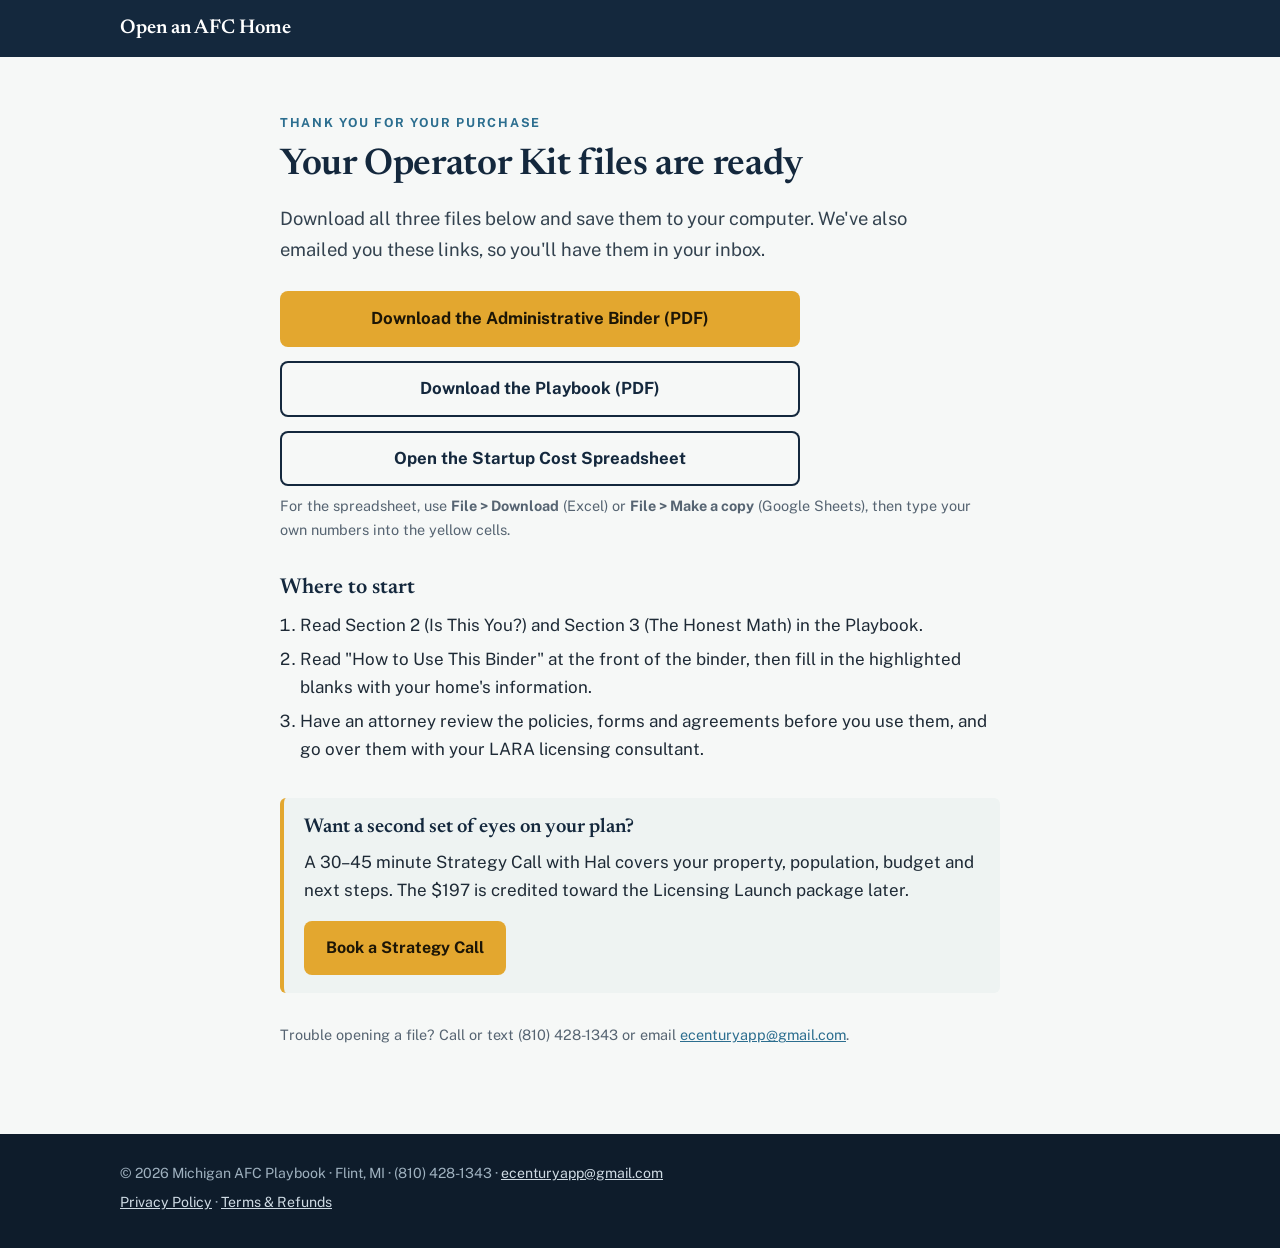
==== kit-thank-you.html @ 8903a8fb "Add Operator Kit: binder section, $297 tier, kit thank-you page, upgrade offer (links pending) Co-Au" ====
<!doctype html>
<html lang="en"><head><meta charset="utf-8"><meta name="viewport" content="width=device-width, initial-scale=1">
<title>Your Operator Kit Files · Michigan AFC Playbook</title>
<meta name="robots" content="noindex, nofollow">
<link rel="stylesheet" href="https://fonts.googleapis.com/css2?family=Newsreader:opsz,wght@6..72,500;6..72,600&family=Public+Sans:wght@400;500;600;700&display=swap">
<link rel="stylesheet" href="styles.css">
<style>
.dl{display:grid;gap:14px;margin:26px 0 8px;max-width:520px}
.dl .btn{display:block;text-align:center;font-size:1.05rem}
.steps{margin:10px 0 0;padding-left:1.2em}
.steps li{margin:6px 0}
.callbox{background:#eef3f2;border-left:4px solid var(--amber);border-radius:6px;padding:18px 20px;margin-top:34px}
.callbox h2{margin-top:0;font-size:1.25rem}
</style><!-- Meta Pixel -->
<script>
!function(f,b,e,v,n,t,s){if(f.fbq)return;n=f.fbq=function(){n.callMethod?n.callMethod.apply(n,arguments):n.queue.push(arguments)};if(!f._fbq)f._fbq=n;n.push=n;n.loaded=!0;n.version='2.0';n.queue=[];t=b.createElement(e);t.async=!0;t.src=v;s=b.getElementsByTagName(e)[0];s.parentNode.insertBefore(t,s)}(window,document,'script','https://connect.facebook.net/en_US/fbevents.js');
fbq('init','3702520369896985');
fbq('track','PageView');
document.addEventListener('click',function(ev){var a=ev.target.closest&&ev.target.closest('a[href*="buy.stripe.com"]');if(!a)return;var call=a.href.indexOf('fZu9AVecd91j5R3edpbII01')>-1,kit=a.hasAttribute('data-kit'),up=a.hasAttribute('data-upgrade');fbq('track','InitiateCheckout',{value:up?230:kit?297:call?197:67,currency:'USD',content_name:up?'Operator Kit Upgrade':kit?'AFC Operator Kit':call?'AFC Strategy Call':'Michigan AFC Startup Playbook'});});
try{if(!sessionStorage.getItem('afc_kit_tracked')){fbq('track','Purchase',{value:297,currency:'USD',content_name:'AFC Operator Kit'});sessionStorage.setItem('afc_kit_tracked','1');}}catch(e){fbq('track','Purchase',{value:297,currency:'USD',content_name:'AFC Operator Kit'});}
</script>
<noscript><img height="1" width="1" style="display:none" src="https://www.facebook.com/tr?id=3702520369896985&ev=PageView&noscript=1" alt=""></noscript>
<!-- End Meta Pixel -->
</head><body>
<header class="topbar"><div class="wrap topbar-in"><a class="brand" href="/">Open an AFC Home</a></div></header>
<main class="wrap legal">
<p class="eyebrow">Thank you for your purchase</p>
<h1>Your Operator Kit files are ready</h1>
<p class="lede">Download all three files below and save them to your computer. We've also emailed you these links, so you'll have them in your inbox.</p>
<div class="dl">
  <a class="btn btn-primary" href="BINDER_LINK" target="_blank" rel="noopener">Download the Administrative Binder (PDF)</a>
  <a class="btn btn-ghost" href="https://drive.google.com/file/d/1qZ2tq_AVTWdYaVPqRPPs1lMHmdud-u6U/view?usp=sharing" target="_blank" rel="noopener">Download the Playbook (PDF)</a>
  <a class="btn btn-ghost" href="https://docs.google.com/spreadsheets/d/1Bqayf-Nz18RHAK6b-XmD2FRw_L7I-mYM/edit?usp=sharing" target="_blank" rel="noopener">Open the Startup Cost Spreadsheet</a>
</div>
<p class="fine">For the spreadsheet, use <b>File &gt; Download</b> (Excel) or <b>File &gt; Make a copy</b> (Google Sheets), then type your own numbers into the yellow cells.</p>
<h2>Where to start</h2>
<ol class="steps">
  <li>Read Section 2 (Is This You?) and Section 3 (The Honest Math) in the Playbook.</li>
  <li>Read "How to Use This Binder" at the front of the binder, then fill in the highlighted blanks with your home's information.</li>
  <li>Have an attorney review the policies, forms and agreements before you use them, and go over them with your LARA licensing consultant.</li>
</ol>
<div class="callbox">
  <h2>Want a second set of eyes on your plan?</h2>
  <p>A 30–45 minute Strategy Call with Hal covers your property, population, budget and next steps. The $197 is credited toward the Licensing Launch package later.</p>
  <a class="btn btn-primary" href="https://buy.stripe.com/fZu9AVecd91j5R3edpbII01">Book a Strategy Call</a>
</div>
<p class="fine" style="margin-top:30px">Trouble opening a file? Call or text (810) 428-1343 or email <a href="mailto:ecenturyapp@gmail.com">ecenturyapp@gmail.com</a>.</p>
</main>
<footer class="foot"><div class="wrap foot-in">
<p>© 2026 Michigan AFC Playbook · Flint, MI · (810) 428-1343 · <a href="mailto:ecenturyapp@gmail.com">ecenturyapp@gmail.com</a></p>
<p><a href="/privacy.html">Privacy Policy</a> · <a href="/terms.html">Terms &amp; Refunds</a></p>
</div></footer>
</body></html>
---- styles.css ----
/* Layout: single-column sections in alternating bands; hero pairs the promise with a real inspection checklist card */
:root{
  --ink:#14283d;      /* deep lake navy */
  --lake:#2c6e8f;     /* links, secondary */
  --amber:#e3a72f;    /* porch-light accent */
  --amber-ink:#1d1606;
  --paper:#f6f8f7;    /* cool off-white */
  --card:#ffffff;
  --text:#1e2a36;
  --muted:#566472;
  --line:#dbe2e6;
  --soft:#eaf1f4;
  --display:"Newsreader",Georgia,"Times New Roman",serif;
  --body:"Public Sans","Segoe UI",system-ui,-apple-system,sans-serif;
  color-scheme:light;
}
*{box-sizing:border-box}
html{scroll-behavior:smooth}
@media (prefers-reduced-motion:reduce){html{scroll-behavior:auto}}
body{margin:0;background:var(--paper);color:var(--text);font:17px/1.65 var(--body)}
img{max-width:100%}
a{color:var(--lake)}
a:focus-visible,.btn:focus-visible,summary:focus-visible{outline:3px solid var(--amber);outline-offset:3px;border-radius:4px}
.wrap{max-width:1080px;margin:0 auto;padding-left:max(20px,env(safe-area-inset-left,0px));padding-right:max(20px,env(safe-area-inset-right,0px))}
h1,h2,h3{font-family:var(--display);color:var(--ink);font-weight:600;line-height:1.12;text-wrap:balance;margin:0 0 .5em}
h1{font-size:clamp(2.2rem,5.2vw,3.5rem);letter-spacing:-.01em}
h2{font-size:clamp(1.7rem,3.4vw,2.35rem)}
h3{font-size:1.45rem}
p{margin:0 0 1em}
.eyebrow{font-size:.78rem;font-weight:700;letter-spacing:.14em;text-transform:uppercase;color:var(--lake);margin-bottom:.9em}
.eyebrow-light{color:var(--amber)}

/* top bar */
.topbar{background:var(--ink);position:sticky;top:0;z-index:10}
.topbar-in{display:flex;align-items:center;justify-content:space-between;gap:16px;padding-block:12px;flex-wrap:wrap}
.brand{color:#fff;text-decoration:none;font-family:var(--display);font-size:1.25rem;font-weight:600}
.topbar nav{display:flex;gap:20px;align-items:center;flex-wrap:wrap}
.topbar nav a{color:#cfdbe4;text-decoration:none;font-size:.92rem;font-weight:500}
.topbar nav a:hover{color:#fff}
.topbar nav .nav-buy{background:var(--amber);color:var(--amber-ink);padding:7px 14px;border-radius:6px;font-weight:700}
@media (max-width:720px){.topbar nav a:not(.nav-buy){display:none}}

/* buttons */
.btn{display:inline-block;text-decoration:none;font-weight:700;font-size:1rem;padding:14px 22px;border-radius:8px;transition:transform .15s ease,background .15s ease}
.btn:hover{transform:translateY(-1px)}
@media (prefers-reduced-motion:reduce){.btn{transition:none}.btn:hover{transform:none}}
.btn-primary{background:var(--amber);color:var(--amber-ink)}
.btn-primary:hover{background:#eab649}
.btn-ghost{background:transparent;color:var(--ink);box-shadow:inset 0 0 0 2px var(--ink)}
.btn-block{display:block;text-align:center}

/* hero */
.hero{padding-block:64px 72px;background:linear-gradient(180deg,#e9f0f3 0%,var(--paper) 100%)}
.hero-grid{display:grid;grid-template-columns:1.25fr .95fr;gap:48px;align-items:center}
.hero-copy{min-width:0}
.lede{font-size:1.15rem;color:#33424f;max-width:58ch}
.cta-row{display:flex;gap:12px;flex-wrap:wrap;margin:26px 0 12px}
.fine{font-size:.9rem;color:var(--muted)}
.inspect{background:var(--card);border:1px solid var(--line);border-radius:12px;padding:22px 24px;box-shadow:0 18px 40px -24px rgba(20,40,61,.45);min-width:0}
.inspect-head{display:flex;justify-content:space-between;align-items:center;gap:10px;font-weight:700;color:var(--ink);font-size:.95rem;border-bottom:1px solid var(--line);padding-bottom:12px;margin-bottom:12px}
.tag{font-size:.7rem;font-weight:700;letter-spacing:.08em;text-transform:uppercase;padding:3px 8px;border-radius:4px}
.tag-mi{background:#dbe8f6;color:#1f4e78}
.checks{list-style:none;margin:0;padding:0;display:grid;gap:11px}
.checks li{position:relative;padding-left:32px;font-size:.97rem}
.checks li::before{content:"";position:absolute;left:0;top:3px;width:18px;height:18px;border:2px solid var(--lake);border-radius:4px}
.checks li::after{content:"";position:absolute;left:6px;top:6px;width:6px;height:10px;border:solid var(--lake);border-width:0 2.5px 2.5px 0;transform:rotate(45deg)}
.inspect-note{font-size:.88rem;color:var(--muted);margin:14px 0 0;border-top:1px dashed var(--line);padding-top:12px}

/* bands */
.band{padding-block:72px}
.band-quiet{background:#eef3f2}
.band-ink{background:var(--ink);color:#d8e3ea}
.band-ink h2{color:#fff}
.two-col{display:grid;grid-template-columns:1fr 1fr;gap:48px}
.two-col > div{min-width:0}
.center-ish{max-width:22ch}
.sub{color:var(--muted);max-width:60ch;margin-bottom:32px}
.ticks,.crosses{list-style:none;padding:0;margin:0;display:grid;gap:12px}
.ticks li,.crosses li{position:relative;padding-left:30px}
.ticks li::before{content:"";position:absolute;left:4px;top:7px;width:7px;height:12px;border:solid var(--lake);border-width:0 2.5px 2.5px 0;transform:rotate(45deg)}
.crosses li::before,.crosses li::after{content:"";position:absolute;left:2px;top:13px;width:15px;height:2.5px;background:#a35b4f;transform:rotate(45deg)}
.crosses li::after{transform:rotate(-45deg)}
.ticks-light li::before{border-color:var(--amber)}
.ticks-light b{color:#fff}

/* table of contents */
.toc{list-style:none;counter-reset:sec;padding:0;margin:0;display:grid;grid-template-columns:repeat(2,minmax(0,1fr));gap:0 40px}
.toc li{counter-increment:sec;display:grid;grid-template-columns:40px 1fr;column-gap:6px;padding:16px 0;border-top:1px solid var(--line)}
.toc li::before{content:counter(sec);grid-row:span 2;font-family:var(--display);font-size:1.5rem;color:var(--amber);font-weight:600;line-height:1.1;font-variant-numeric:tabular-nums}
.toc b{color:var(--ink)}
.toc span{color:var(--muted);font-size:.95rem}

/* spreadsheet */
.sheet{align-items:center}
.sheet-card{margin:0;background:#fff;color:var(--text);border-radius:12px;padding:22px 24px;min-width:0}
.sheet-card figcaption{font-weight:700;color:var(--ink);font-size:.9rem;margin-bottom:10px}
.sheet-card table{width:100%;border-collapse:collapse;font-variant-numeric:tabular-nums}
.sheet-card th{text-align:left;font-weight:500;padding:9px 0;border-bottom:1px solid var(--line);font-size:.95rem}
.sheet-card td{text-align:right;padding:9px 0 9px 12px;border-bottom:1px solid var(--line);font-weight:600;white-space:nowrap}
.sheet-card td.hl{color:#9a5b00}
.sheet-note{font-size:.85rem;color:var(--muted);margin:12px 0 0}

/* about */
.about{display:grid;grid-template-columns:200px 1fr;gap:40px;align-items:start}
.about > div{min-width:0}
.about-mark{font-family:var(--display);font-size:5rem;line-height:.9;color:var(--ink);font-weight:600}
.about-mark span{display:block;font-family:var(--body);font-size:1rem;font-weight:700;letter-spacing:.14em;text-transform:uppercase;color:var(--lake);margin-top:8px}
blockquote{margin:24px 0 0;padding:18px 22px;background:var(--soft);border-radius:10px}
blockquote p{font-family:var(--display);font-size:1.25rem;color:var(--ink);margin:0 0 6px;line-height:1.4}
cite{font-style:normal;font-size:.85rem;color:var(--muted)}

/* offers */
.offers{display:grid;grid-template-columns:repeat(3,1fr);gap:24px;margin-top:28px}
.offer{background:var(--card);border:1px solid var(--line);border-radius:12px;padding:28px;display:flex;flex-direction:column;gap:14px;min-width:0}
.offer .ticks{flex:1}
.offer-main{border:2px solid var(--ink)}
.price{font-family:var(--display);font-size:2.6rem;color:var(--ink);margin:0;line-height:1;font-variant-numeric:tabular-nums}
.soon{margin-top:26px;color:var(--muted);max-width:70ch}

/* faq */
.faq{max-width:780px}
details{border-top:1px solid var(--line);padding:16px 0}
details:last-of-type{border-bottom:1px solid var(--line)}
summary{cursor:pointer;font-weight:700;color:var(--ink);list-style:none;position:relative;padding-right:32px}
summary::-webkit-details-marker{display:none}
summary::after{content:"+";position:absolute;right:4px;top:-2px;font-size:1.4rem;color:var(--lake);font-weight:500}
details[open] summary::after{content:"–"}
details p{margin:10px 0 0;color:#33424f}

/* final + footer */
.final-in{text-align:left}
.phone{color:#fff;font-weight:700;font-variant-numeric:tabular-nums;user-select:all}
.foot{background:#0e1c2b;color:#9fb1bf;font-size:.88rem;padding-block:28px}
.foot a{color:#cfdbe4}
.foot p{margin:0 0 6px}
.disclaim{font-size:.8rem;color:#7d90a0;max-width:80ch}

/* legal pages */
.legal{padding-block:56px 72px;max-width:760px}
.legal h1{font-size:2.3rem}
.legal h2{font-size:1.35rem;margin-top:1.6em}
.legal .updated{color:var(--muted);font-size:.92rem}

@media (max-width:860px){
  .hero{padding-block:44px 52px}
  .hero-grid,.two-col,.offers{grid-template-columns:1fr;gap:32px}
  .toc{grid-template-columns:1fr}
  .about{grid-template-columns:1fr;gap:12px}
  .about-mark{font-size:3.6rem}
  .band{padding-block:52px}
}

.samples{display:grid;grid-template-columns:1fr 1fr;gap:14px}
.samples img{width:100%;height:auto;border:1px solid var(--line);border-radius:6px;box-shadow:0 2px 8px rgba(0,0,0,.08);background:#fff}
@media (max-width:900px){.offers{grid-template-columns:1fr}}
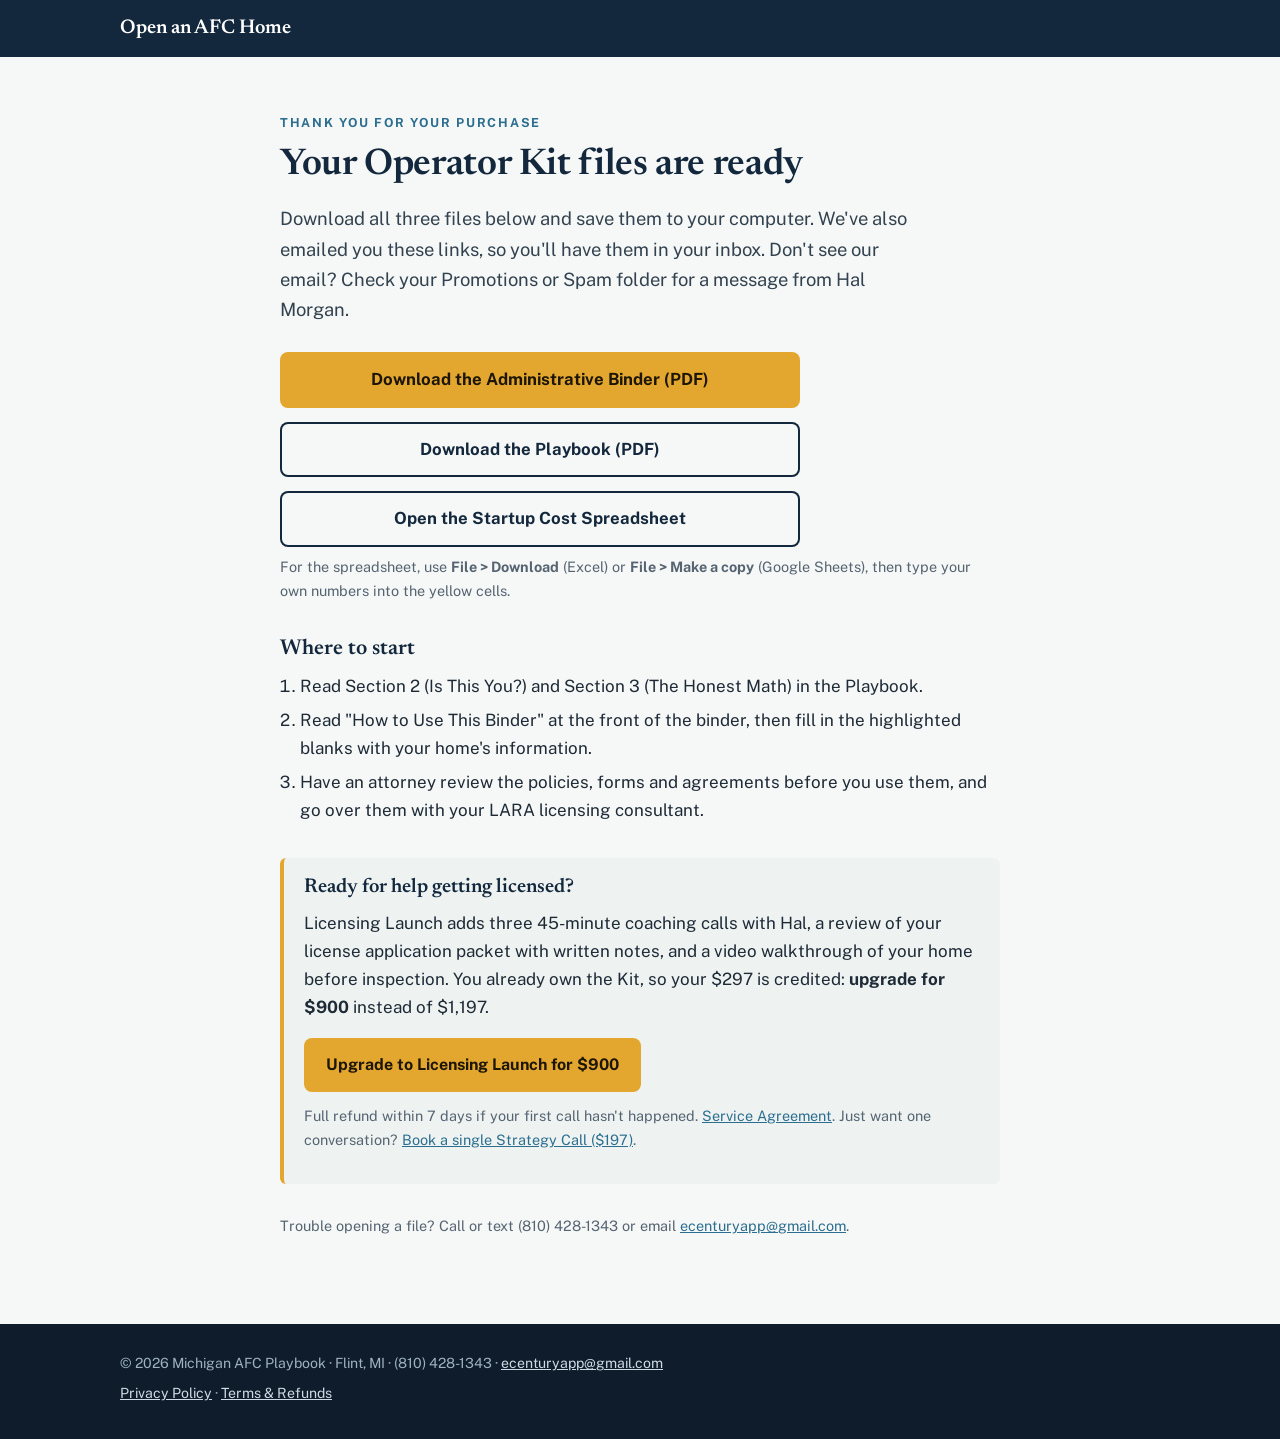
==== commit cfbfb205: "Kit buyers: $900 Licensing Launch upgrade; Promotions-folder note on thank-you pages; #launch anchor" ====
--- a/kit-thank-you.html
+++ b/kit-thank-you.html
@@ -16,7 +16,7 @@
 !function(f,b,e,v,n,t,s){if(f.fbq)return;n=f.fbq=function(){n.callMethod?n.callMethod.apply(n,arguments):n.queue.push(arguments)};if(!f._fbq)f._fbq=n;n.push=n;n.loaded=!0;n.version='2.0';n.queue=[];t=b.createElement(e);t.async=!0;t.src=v;s=b.getElementsByTagName(e)[0];s.parentNode.insertBefore(t,s)}(window,document,'script','https://connect.facebook.net/en_US/fbevents.js');
 fbq('init','3702520369896985');
 fbq('track','PageView');
-document.addEventListener('click',function(ev){var a=ev.target.closest&&ev.target.closest('a[href*="buy.stripe.com"]');if(!a)return;var call=a.href.indexOf('fZu9AVecd91j5R3edpbII01')>-1,kit=a.hasAttribute('data-kit'),up=a.hasAttribute('data-upgrade');fbq('track','InitiateCheckout',{value:up?230:kit?297:call?197:67,currency:'USD',content_name:up?'Operator Kit Upgrade':kit?'AFC Operator Kit':call?'AFC Strategy Call':'Michigan AFC Startup Playbook'});});
+document.addEventListener('click',function(ev){var a=ev.target.closest&&ev.target.closest('a[href*="buy.stripe.com"]');if(!a)return;var call=a.href.indexOf('fZu9AVecd91j5R3edpbII01')>-1,kit=a.hasAttribute('data-kit'),up=a.hasAttribute('data-upgrade'),lk=a.hasAttribute('data-launch-kit');fbq('track','InitiateCheckout',{value:lk?900:up?230:kit?297:call?197:67,currency:'USD',content_name:lk?'AFC Licensing Launch':up?'Operator Kit Upgrade':kit?'AFC Operator Kit':call?'AFC Strategy Call':'Michigan AFC Startup Playbook'});});
 try{if(!sessionStorage.getItem('afc_kit_tracked')){fbq('track','Purchase',{value:297,currency:'USD',content_name:'AFC Operator Kit'});sessionStorage.setItem('afc_kit_tracked','1');}}catch(e){fbq('track','Purchase',{value:297,currency:'USD',content_name:'AFC Operator Kit'});}
 </script>
 <noscript><img height="1" width="1" style="display:none" src="https://www.facebook.com/tr?id=3702520369896985&ev=PageView&noscript=1" alt=""></noscript>
@@ -26,9 +26,9 @@
 <main class="wrap legal">
 <p class="eyebrow">Thank you for your purchase</p>
 <h1>Your Operator Kit files are ready</h1>
-<p class="lede">Download all three files below and save them to your computer. We've also emailed you these links, so you'll have them in your inbox.</p>
+<p class="lede">Download all three files below and save them to your computer. We've also emailed you these links, so you'll have them in your inbox. Don't see our email? Check your Promotions or Spam folder for a message from Hal Morgan.</p>
 <div class="dl">
-  <a class="btn btn-primary" href="BINDER_LINK" target="_blank" rel="noopener">Download the Administrative Binder (PDF)</a>
+  <a class="btn btn-primary" href="https://drive.google.com/file/d/1cSExrE2sZDf7w_NqvIKrQg_OJyakrfjk/view?usp=sharing" target="_blank" rel="noopener">Download the Administrative Binder (PDF)</a>
   <a class="btn btn-ghost" href="https://drive.google.com/file/d/1qZ2tq_AVTWdYaVPqRPPs1lMHmdud-u6U/view?usp=sharing" target="_blank" rel="noopener">Download the Playbook (PDF)</a>
   <a class="btn btn-ghost" href="https://docs.google.com/spreadsheets/d/1Bqayf-Nz18RHAK6b-XmD2FRw_L7I-mYM/edit?usp=sharing" target="_blank" rel="noopener">Open the Startup Cost Spreadsheet</a>
 </div>
@@ -40,9 +40,10 @@
   <li>Have an attorney review the policies, forms and agreements before you use them, and go over them with your LARA licensing consultant.</li>
 </ol>
 <div class="callbox">
-  <h2>Want a second set of eyes on your plan?</h2>
-  <p>A 30–45 minute Strategy Call with Hal covers your property, population, budget and next steps. The $197 is credited toward the Licensing Launch package later.</p>
-  <a class="btn btn-primary" href="https://buy.stripe.com/fZu9AVecd91j5R3edpbII01">Book a Strategy Call</a>
+  <h2>Ready for help getting licensed?</h2>
+  <p>Licensing Launch adds three 45-minute coaching calls with Hal, a review of your license application packet with written notes, and a video walkthrough of your home before inspection. You already own the Kit, so your $297 is credited: <b>upgrade for $900</b> instead of $1,197.</p>
+  <a class="btn btn-primary" href="https://buy.stripe.com/9B628t2tv6Tb5R35GTbII06" data-launch-kit>Upgrade to Licensing Launch for $900</a>
+  <p class="fine" style="margin-top:12px">Full refund within 7 days if your first call hasn't happened. <a href="/licensing-launch-terms.html">Service Agreement</a>. Just want one conversation? <a href="https://buy.stripe.com/fZu9AVecd91j5R3edpbII01">Book a single Strategy Call ($197)</a>.</p>
 </div>
 <p class="fine" style="margin-top:30px">Trouble opening a file? Call or text (810) 428-1343 or email <a href="mailto:ecenturyapp@gmail.com">ecenturyapp@gmail.com</a>.</p>
 </main>
--- a/styles.css
+++ b/styles.css
@@ -110,7 +110,7 @@
 cite{font-style:normal;font-size:.85rem;color:var(--muted)}
 
 /* offers */
-.offers{display:grid;grid-template-columns:repeat(3,1fr);gap:24px;margin-top:28px}
+.offers{display:grid;grid-template-columns:repeat(2,1fr);gap:24px;margin-top:28px}
 .offer{background:var(--card);border:1px solid var(--line);border-radius:12px;padding:28px;display:flex;flex-direction:column;gap:14px;min-width:0}
 .offer .ticks{flex:1}
 .offer-main{border:2px solid var(--ink)}
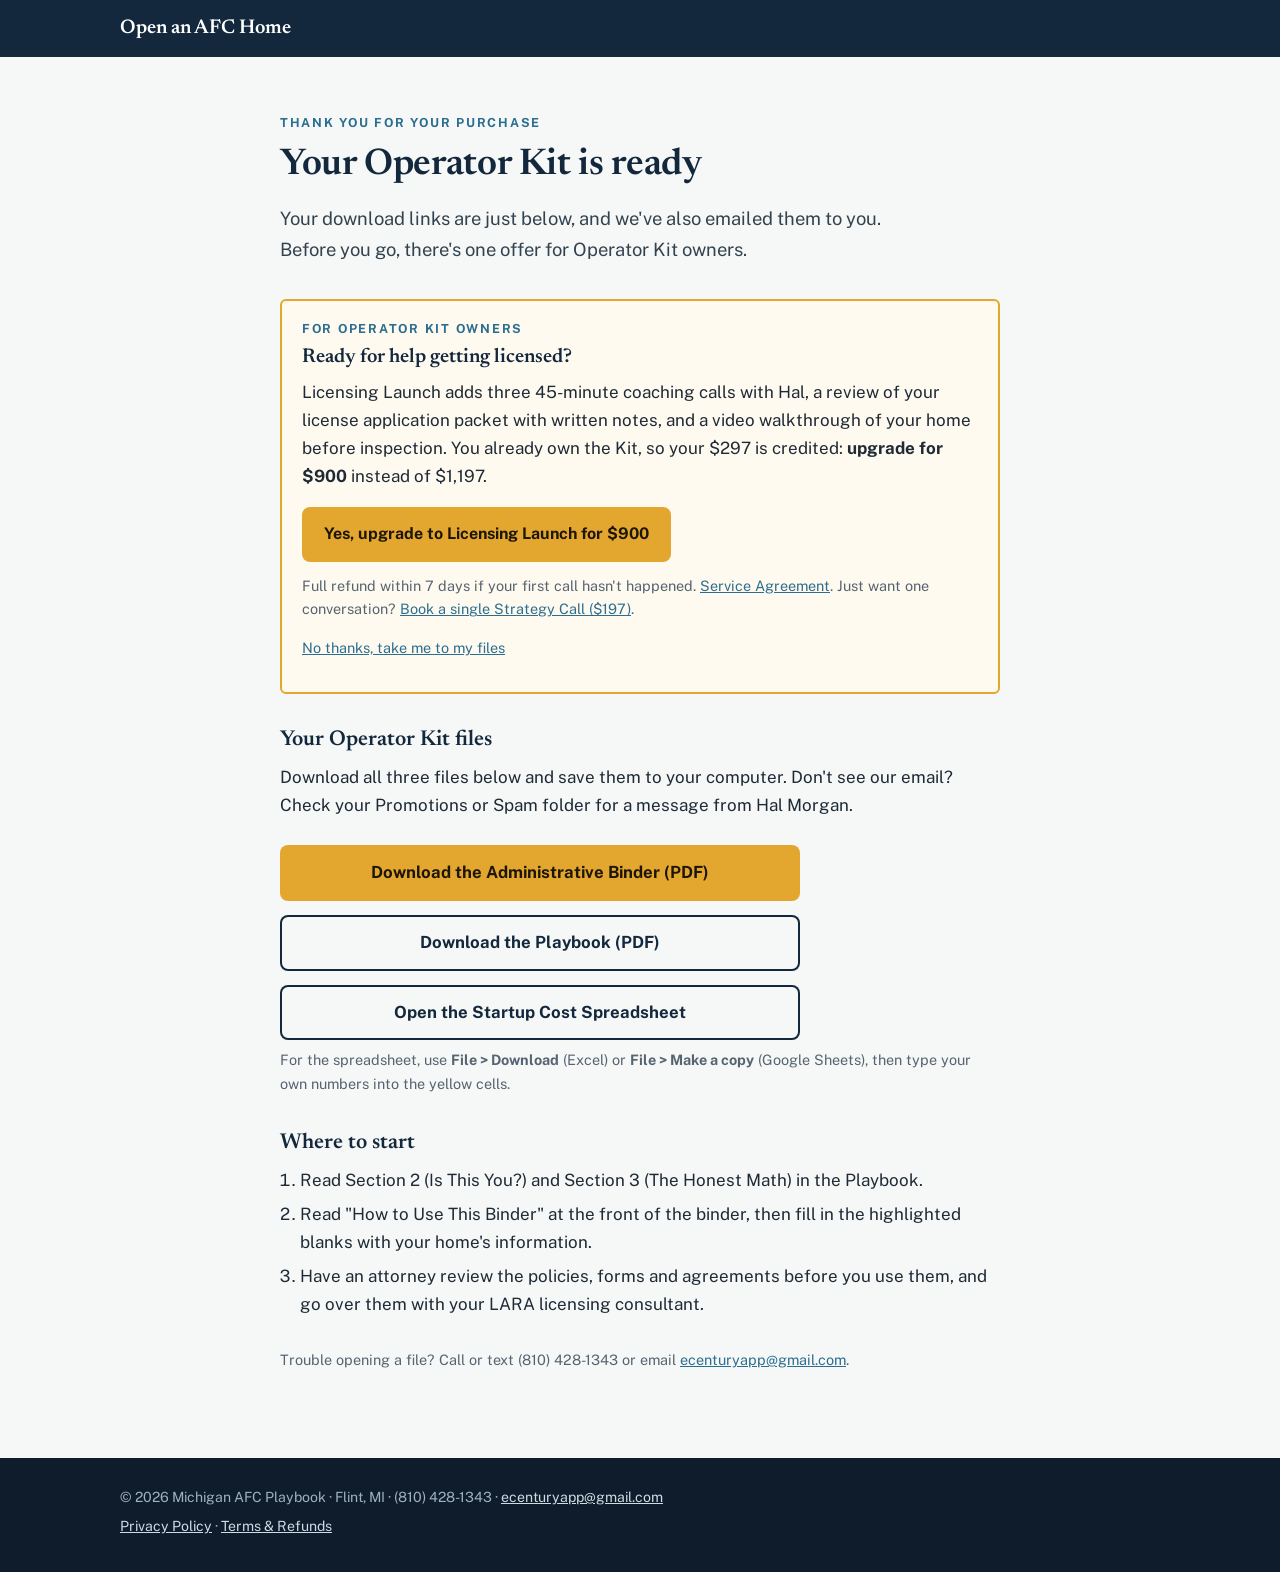
==== commit 615e209e: "Update kit-thank-you.htmlKit thank-you: show Licensing Launch $900 upgrade before the download links" ====
--- a/kit-thank-you.html
+++ b/kit-thank-you.html
@@ -25,8 +25,18 @@
 <header class="topbar"><div class="wrap topbar-in"><a class="brand" href="/">Open an AFC Home</a></div></header>
 <main class="wrap legal">
 <p class="eyebrow">Thank you for your purchase</p>
-<h1>Your Operator Kit files are ready</h1>
-<p class="lede">Download all three files below and save them to your computer. We've also emailed you these links, so you'll have them in your inbox. Don't see our email? Check your Promotions or Spam folder for a message from Hal Morgan.</p>
+<h1>Your Operator Kit is ready</h1>
+<p class="lede">Your download links are just below, and we've also emailed them to you. Before you go, there's one offer for Operator Kit owners.</p>
+<div class="callbox" style="background:#fffaf0;border:2px solid #e3a72f">
+  <p class="eyebrow" style="margin:0 0 6px">For Operator Kit owners</p>
+  <h2>Ready for help getting licensed?</h2>
+  <p>Licensing Launch adds three 45-minute coaching calls with Hal, a review of your license application packet with written notes, and a video walkthrough of your home before inspection. You already own the Kit, so your $297 is credited: <b>upgrade for $900</b> instead of $1,197.</p>
+  <a class="btn btn-primary" href="https://buy.stripe.com/9B628t2tv6Tb5R35GTbII06" data-launch-kit>Yes, upgrade to Licensing Launch for $900</a>
+  <p class="fine" style="margin-top:12px">Full refund within 7 days if your first call hasn't happened. <a href="/licensing-launch-terms.html">Service Agreement</a>. Just want one conversation? <a href="https://buy.stripe.com/fZu9AVecd91j5R3edpbII01">Book a single Strategy Call ($197)</a>.</p>
+  <p class="fine" style="margin-top:8px"><a href="#files">No thanks, take me to my files</a></p>
+</div>
+<h2 id="files">Your Operator Kit files</h2>
+<p>Download all three files below and save them to your computer. Don't see our email? Check your Promotions or Spam folder for a message from Hal Morgan.</p>
 <div class="dl">
   <a class="btn btn-primary" href="https://drive.google.com/file/d/1cSExrE2sZDf7w_NqvIKrQg_OJyakrfjk/view?usp=sharing" target="_blank" rel="noopener">Download the Administrative Binder (PDF)</a>
   <a class="btn btn-ghost" href="https://drive.google.com/file/d/1qZ2tq_AVTWdYaVPqRPPs1lMHmdud-u6U/view?usp=sharing" target="_blank" rel="noopener">Download the Playbook (PDF)</a>
@@ -39,12 +49,6 @@
   <li>Read "How to Use This Binder" at the front of the binder, then fill in the highlighted blanks with your home's information.</li>
   <li>Have an attorney review the policies, forms and agreements before you use them, and go over them with your LARA licensing consultant.</li>
 </ol>
-<div class="callbox">
-  <h2>Ready for help getting licensed?</h2>
-  <p>Licensing Launch adds three 45-minute coaching calls with Hal, a review of your license application packet with written notes, and a video walkthrough of your home before inspection. You already own the Kit, so your $297 is credited: <b>upgrade for $900</b> instead of $1,197.</p>
-  <a class="btn btn-primary" href="https://buy.stripe.com/9B628t2tv6Tb5R35GTbII06" data-launch-kit>Upgrade to Licensing Launch for $900</a>
-  <p class="fine" style="margin-top:12px">Full refund within 7 days if your first call hasn't happened. <a href="/licensing-launch-terms.html">Service Agreement</a>. Just want one conversation? <a href="https://buy.stripe.com/fZu9AVecd91j5R3edpbII01">Book a single Strategy Call ($197)</a>.</p>
-</div>
 <p class="fine" style="margin-top:30px">Trouble opening a file? Call or text (810) 428-1343 or email <a href="mailto:ecenturyapp@gmail.com">ecenturyapp@gmail.com</a>.</p>
 </main>
 <footer class="foot"><div class="wrap foot-in">
